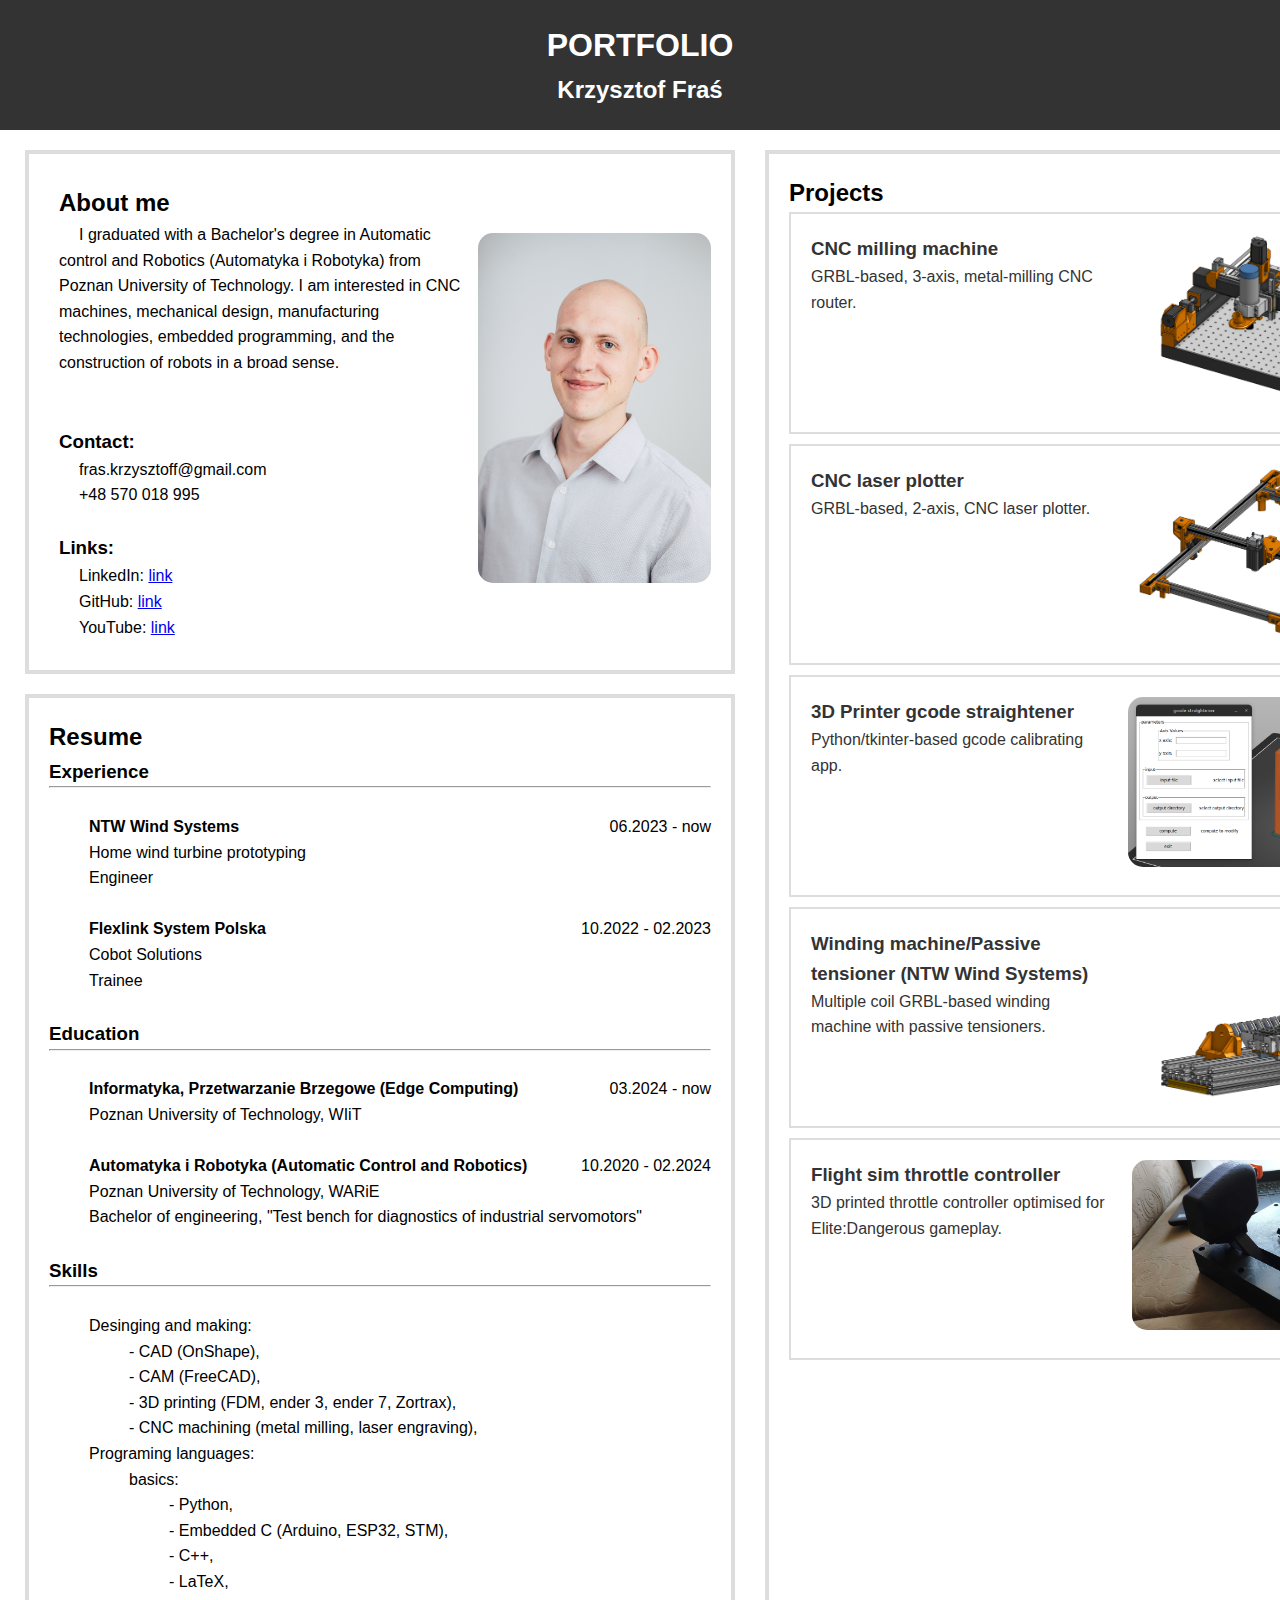
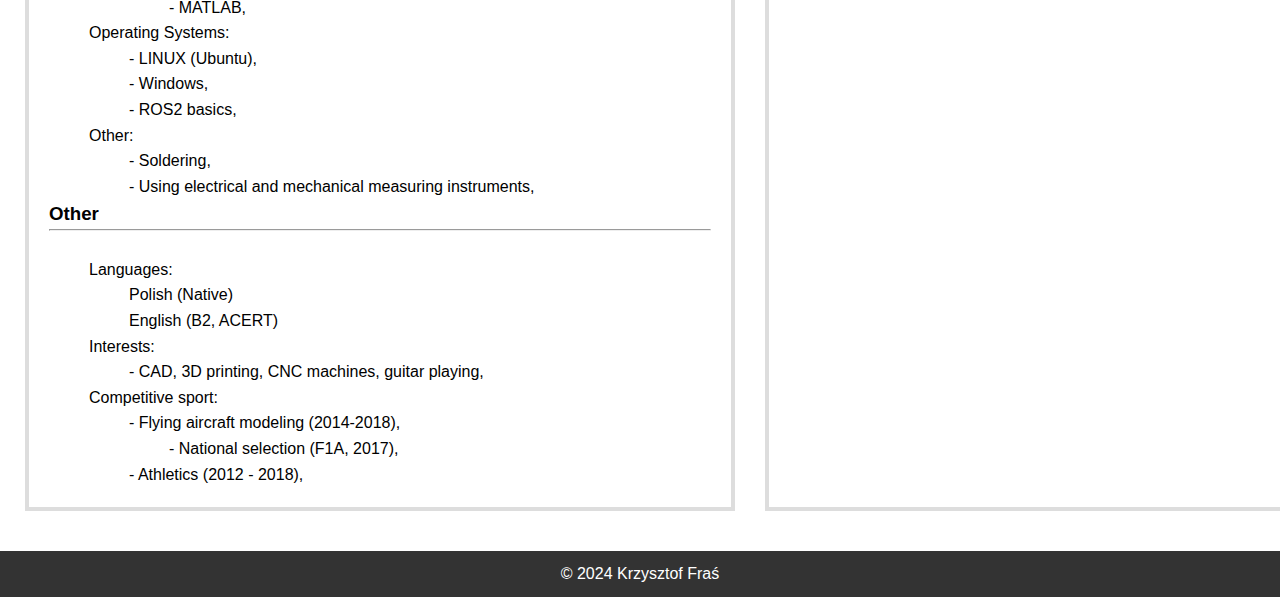
==== index.html @ 1d76dbb3 "v2" ====
<!DOCTYPE html>
<html lang="pl">
<head>
  <meta charset="UTF-8">
  <meta name="viewport" content="width=device-width, initial-scale=1.0">
  <title>Krzysztof Fraś</title>
  <link rel="stylesheet" href="style.css">
  <style>
  .data {
    display: flex;
    justify-content: space-between;
  }
</style>
</head>
<body>
  <header>
    <h1>PORTFOLIO</h1>
    <h2>Krzysztof Fraś</h2>
  </header>

  <main>
<section id="aboutme">
        
    <div class="content-wrapper">
        <div class="text">
        <h2>About me</h2>
<p style="text-indent: 20px;">I graduated with a Bachelor's degree in Automatic control and Robotics (Automatyka i Robotyka) from Poznan University of Technology. I am interested in CNC machines, mechanical design, manufacturing technologies, embedded programming, and the construction of robots in a broad sense.</p>
<br>
<br>

<h3>Contact:</h3>
<p style="text-indent: 20px;">fras.krzysztoff@gmail.com</p>
<p style="text-indent: 20px;">+48 570 018 995</p>
<br>
<h3>Links:</h3>
             <p style="text-indent: 20px;">LinkedIn: <a href="https://www.linkedin.com/in/krzysztof-fra%C5%9B-57a12228b/">link</a></p>
             <p style="text-indent: 20px;">GitHub:   <a href="https://github.com/fraskrzysztof">link</a></p>
             <p style="text-indent: 20px;">YouTube:  <a href="https://www.youtube.com/channel/UC1s8M5AmOa7BIEvvKKn_XvQ">link</a></p>
        </div>
        <div class="image2">
            <img src="pics/1.jpg" alt="Opis obrazu">
        </div>
    </div>
</section>
    <section id="cv">
      <h2>Resume</h2>

	      <h3>Experience</h3>
	      <hr>
	      <br>
	      <div class="data">
  <span><p style="text-indent: 40px;"><strong>NTW Wind Systems</strong></p></span>
  <span>06.2023 - now</span>
</div>
      		   <p style="text-indent: 40px;">Home wind turbine prototyping</p>
		   <p style="text-indent: 40px;">Engineer</p>
		   <br>
		   	      <div class="data">
  <span><p style="text-indent: 40px;"><strong>Flexlink System Polska</strong></p></span>
  <span>10.2022 - 02.2023</span>
</div>
      		   <p style="text-indent: 40px;">Cobot Solutions</p>
		   <p style="text-indent: 40px;">Trainee</p>
		   <br>
      
      <h3>Education</h3>
      <hr>
      <br>
      
      		   	      <div class="data">
  <span><p style="text-indent: 40px;"><strong>Informatyka, Przetwarzanie Brzegowe (Edge Computing)</strong></p></span>
  <span>03.2024 - now</span>
</div>
      		   <p style="text-indent: 40px;">Poznan University of Technology, WIiT</p>
		  
		   <br>
		   	      <div class="data">
  <span><p style="text-indent: 40px;"><strong>Automatyka i Robotyka (Automatic Control and Robotics)</strong></p></span>
  <span>10.2020 - 02.2024</span>
</div>
      		   <p style="text-indent: 40px;">Poznan University of Technology, WARiE</p>
		   <p style="text-indent: 40px;">Bachelor of engineering, "Test bench for diagnostics of industrial servomotors"</p>
		   <br>
      
      <h3>Skills</h3>
      <hr>
      <br>
      <p style="text-indent: 40px;">Desinging and making:</p>
      <p style="text-indent: 80px;">- CAD (OnShape),</p>
      <p style="text-indent: 80px;">- CAM (FreeCAD),</p>
      <p style="text-indent: 80px;">- 3D printing (FDM, ender 3, ender 7, Zortrax),</p>
      <p style="text-indent: 80px;">- CNC machining (metal milling, laser engraving),</p>
      <p style="text-indent: 40px;">Programing languages:</p>
      <p style="text-indent: 80px;">basics:</p>
      <p style="text-indent: 120px;">- Python,</p>
      <p style="text-indent: 120px;">- Embedded C (Arduino, ESP32, STM),</p>
      <p style="text-indent: 120px;">- C++,</p>
      <p style="text-indent: 120px;">- LaTeX,</p>
      <p style="text-indent: 120px;">- MATLAB,</p>
      <p style="text-indent: 40px;">Operating Systems:</p>
      <p style="text-indent: 80px;">- LINUX (Ubuntu),</p>
      <p style="text-indent: 80px;">- Windows,</p>
      <p style="text-indent: 80px;">- ROS2 basics,</p>
      <p style="text-indent: 40px;">Other:</p>
      <p style="text-indent: 80px;">- Soldering,</p>
      <p style="text-indent: 80px;">- Using electrical and mechanical measuring instruments,</p>
      <h3>Other</h3>
      <hr>
      <br>    
      <p style="text-indent: 40px;">Languages:</p>
      <p style="text-indent: 80px;">Polish (Native)</p>
      <p style="text-indent: 80px;">English (B2, ACERT)</p>
      <p style="text-indent: 40px;">Interests:</p>
      <p style="text-indent: 80px;">- CAD, 3D printing, CNC machines, guitar playing,</p>
      <p style="text-indent: 40px;">Competitive sport:</p>
      <p style="text-indent: 80px;">- Flying aircraft modeling (2014-2018),</p>
      <p style="text-indent: 120px;">- National selection (F1A, 2017),</p>
      <p style="text-indent: 80px;">- Athletics (2012 - 2018),</p>
    </section>

    <section id="projekty">
      <h2>Projects</h2>
      <ul>
        <li>
          <a href="cnc_router.html">

             <div class="content-wrapper">
            <div class="text">
                        <h3>CNC milling machine</h3>
                GRBL-based, 3-axis, metal-milling CNC router.
            </div>
            <div class="image">
                <img src="pics/router.png" alt="Opis obrazu projektu">
            </div>
        </div>
        </a>
        </li>
        <li>
          <a href="cnc_laser.html">

<div class="content-wrapper">
            <div class="text">
                        <h3>CNC laser plotter</h3>
                GRBL-based, 2-axis, CNC laser plotter.
            </div>
            <div class="image">
                <img src="pics/laser.png" alt="Opis obrazu projektu">
            </div>
        </div>
          </a>
        </li>
                <li>
          <a href="gcode.html">

<div class="content-wrapper">
            <div class="text">
                        <h3>3D Printer gcode straightener</h3>
               Python/tkinter-based gcode calibrating app.
            </div>
            <div class="image">
                <img src="pics/app2.png" alt="Opis obrazu projektu">
            </div>
        </div>
          </a>
        </li>

        <li>
          <a href="winding.html">

<div class="content-wrapper">
            <div class="text">
                        <h3>Winding machine/Passive tensioner (NTW Wind Systems)</h3>
                        Multiple coil GRBL-based winding machine with passive tensioners.
            </div>
            <div class="image">
                <img src="pics/winding/icon2.png" alt="Opis obrazu projektu">
            </div>
        </div>
          </a>
        </li>
        
           <li>
          <a href="throttle.html">

<div class="content-wrapper">
            <div class="text">
                        <h3>Flight sim throttle controller</h3>
                        3D printed throttle controller optimised for Elite:Dangerous gameplay.
            </div>
            <div class="image">
                <img src="pics/throttle/1.jpg" alt="Opis obrazu projektu">
            </div>
        </div>
          </a>
        </li>
        
        </ul>
    </section>
  </main>

  <footer>
    <p>&copy; 2024 Krzysztof Fraś</p>
  </footer>
</body>
</html>
---- style.css ----
/* Resetowanie podstawowych stylów */
* {
    margin: 0;
    padding: 0;
    box-sizing: border-box;
}

body {
    font-family: Arial, sans-serif;
    line-height: 1.6;
}

header {
    background-color: #333;
    color: #fff;
    padding: 20px 0;
    text-align: center;
}

main {
    display: grid;
    grid-template-columns: 1fr 1fr;
    grid-template-rows: auto 1fr; /* Wysokość wierszy dostosowuje się do zawartości */
    grid-template-areas: 
        "aboutme projekty"
        "cv projekty";
    gap: 20px;
    padding: 20px;
    max-width: 1500px;
    min-width: 1500px;
    margin: auto;
}

section {
    padding: 10px;
    
   
    
}

.content-wrapper {
    display: flex;
    align-items: flex-start; /* Centruje elementy wertykalnie */
    justify-content: space-between; /* Rozdziela tekst i obraz */
}

.text, .image {
    flex: 1; /* Daje tekstowi i obrazowi równą szerokość */
    padding: 10px; /* Dodaje odstęp między tekstem a obrazem */
}

.image img {
flex: 0 0 50%;
    width: 100%; /* Sprawia, że obraz skaluje się do dostępnej szerokości */
    width: auto; /* Maksymalna szerokość obrazu */
    max-height: 170px; /* Zachowuje proporcje obrazu */
    border-radius: 15px;
}

#aboutme {
  grid-area: aboutme;
  border: 4px solid #ddd;
  padding: 20px;
  margin-left: 5px;
  margin-right: 5px;
}


#cv {
  grid-area: cv;
  border: 4px solid #ddd;
  padding: 20px;
  margin-right: 5px;
  margin-left: 5px;

}


#projekty {
  grid-area: projekty;
  border: 4px solid #ddd;
  padding: 20px;
  margin-left: 5px;
    grid-row: 1 / span 2;
}



#projekty ul {
  list-style: none;
  padding: 0;
}

#projekty li {
  margin-bottom: 10px;
  padding: 10px;
  border: 2px solid #ddd;
}

#projekty h3 {
  margin-top: 0;
}

#projekty a {
  text-decoration: none;
  color: #333;
}

#projekty a:hover {
  color: #000;
}

#aboutme .content-wrapper {
  display: grid;
  grid-template-columns: 5fr 2fr;
    grid-template-rows: 1fr auto;
  align-items: center;
}

#aboutme .image2 img {
 grid-column: 2;
  /*margin-right: auto; /* Wyrównuje obrazek do prawej strony */
  width: auto; /* Pozwala obrazkowi zachować swoją naturalną szerokość */
  height: 350px; /* Zachowuje proporcje obrazka */
  border-radius: 15px;
 
}

#aboutme .text {
  grid-column: 1;
}

footer {
    background-color: #333;
    color: #fff;
    text-align: center;
    padding: 10px;
    margin-top: 20px;
}

.container {
    max-width: 500px; /* Maksymalna szerokość całego kontenera */
    margin: auto; /* Wyśrodkowuje kontener na stronie */
}
@media (max-width: 768px) {
    main {
        grid-template-columns: 1fr;
    }
}
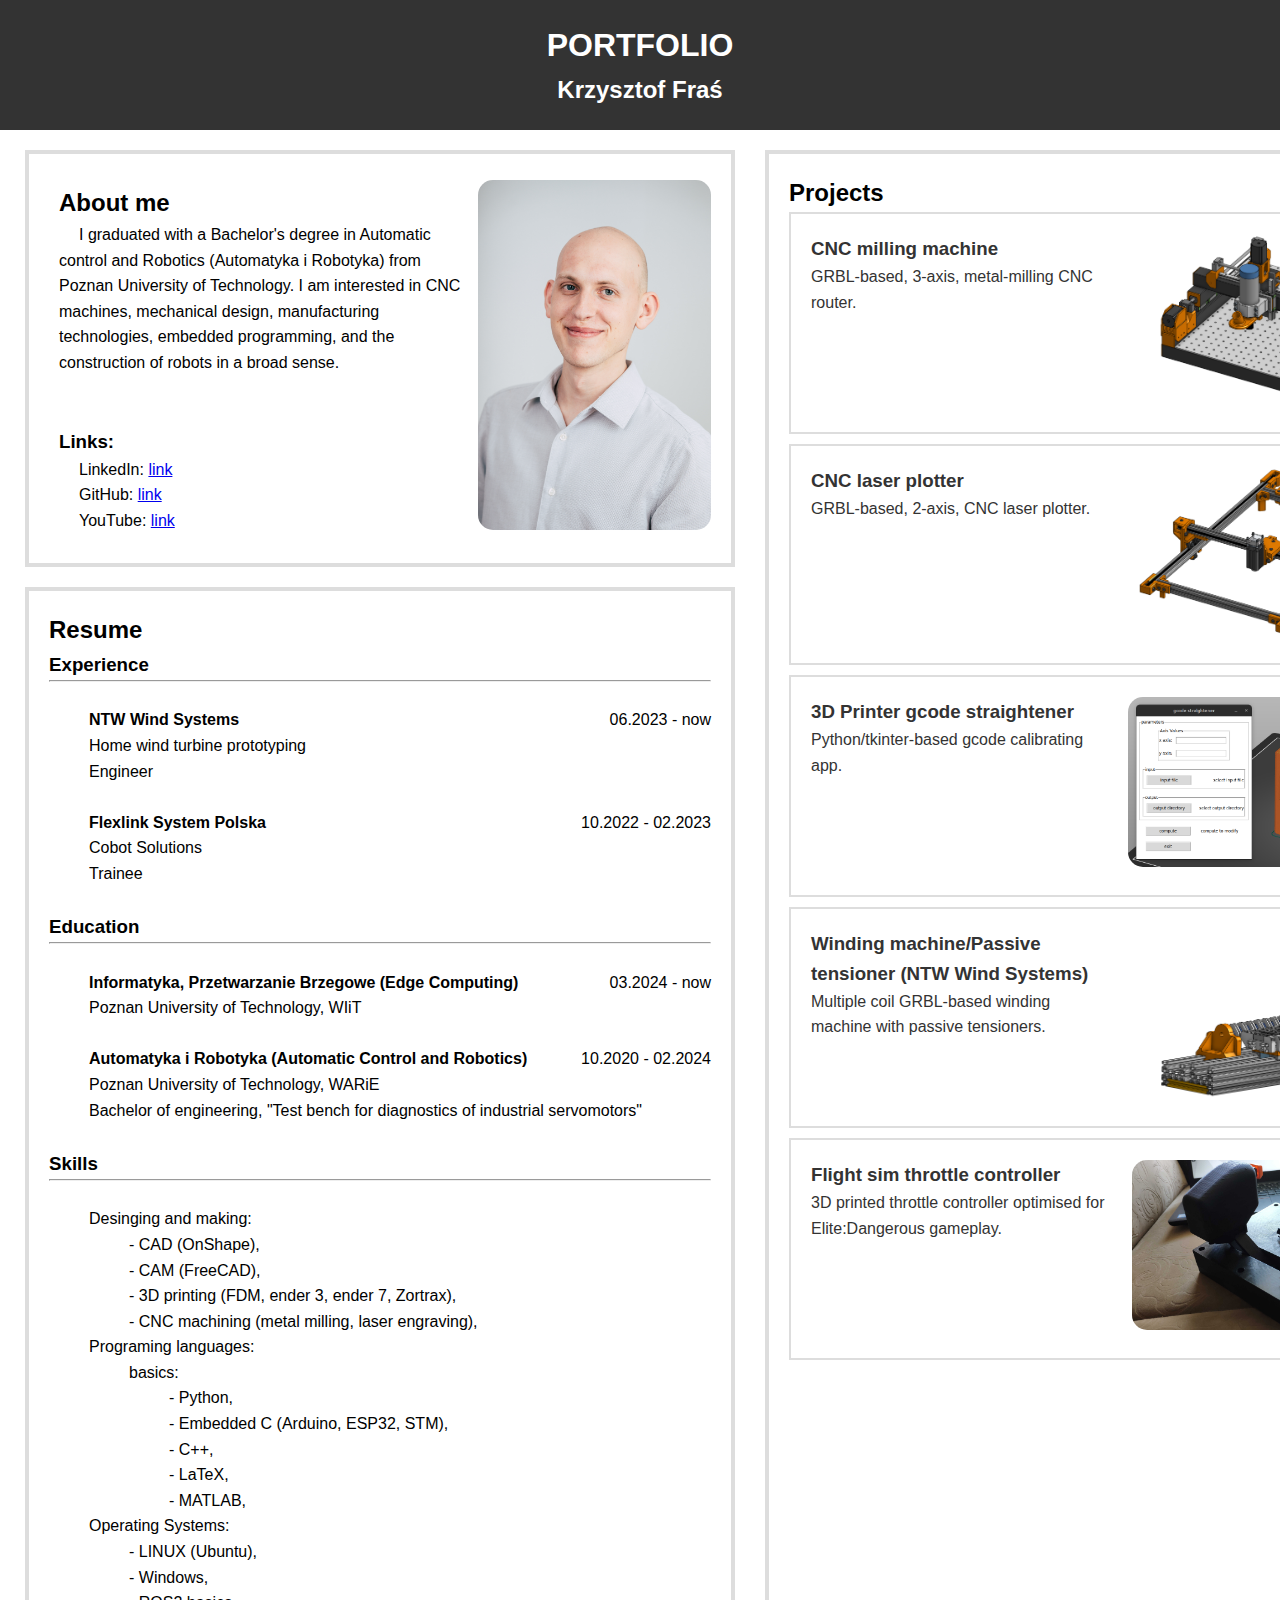
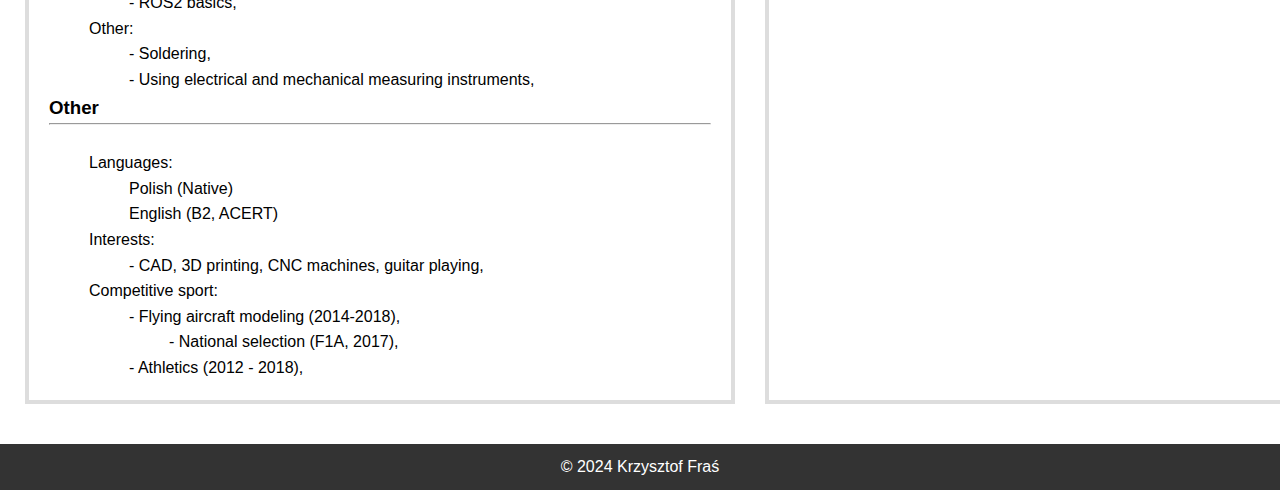
==== commit c68e5b0a: "changes" ====
--- a/index.html
+++ b/index.html
@@ -28,10 +28,6 @@
 <br>
 <br>
 
-<h3>Contact:</h3>
-<p style="text-indent: 20px;">fras.krzysztoff@gmail.com</p>
-<p style="text-indent: 20px;">+48 570 018 995</p>
-<br>
 <h3>Links:</h3>
              <p style="text-indent: 20px;">LinkedIn: <a href="https://www.linkedin.com/in/krzysztof-fra%C5%9B-57a12228b/">link</a></p>
              <p style="text-indent: 20px;">GitHub:   <a href="https://github.com/fraskrzysztof">link</a></p>
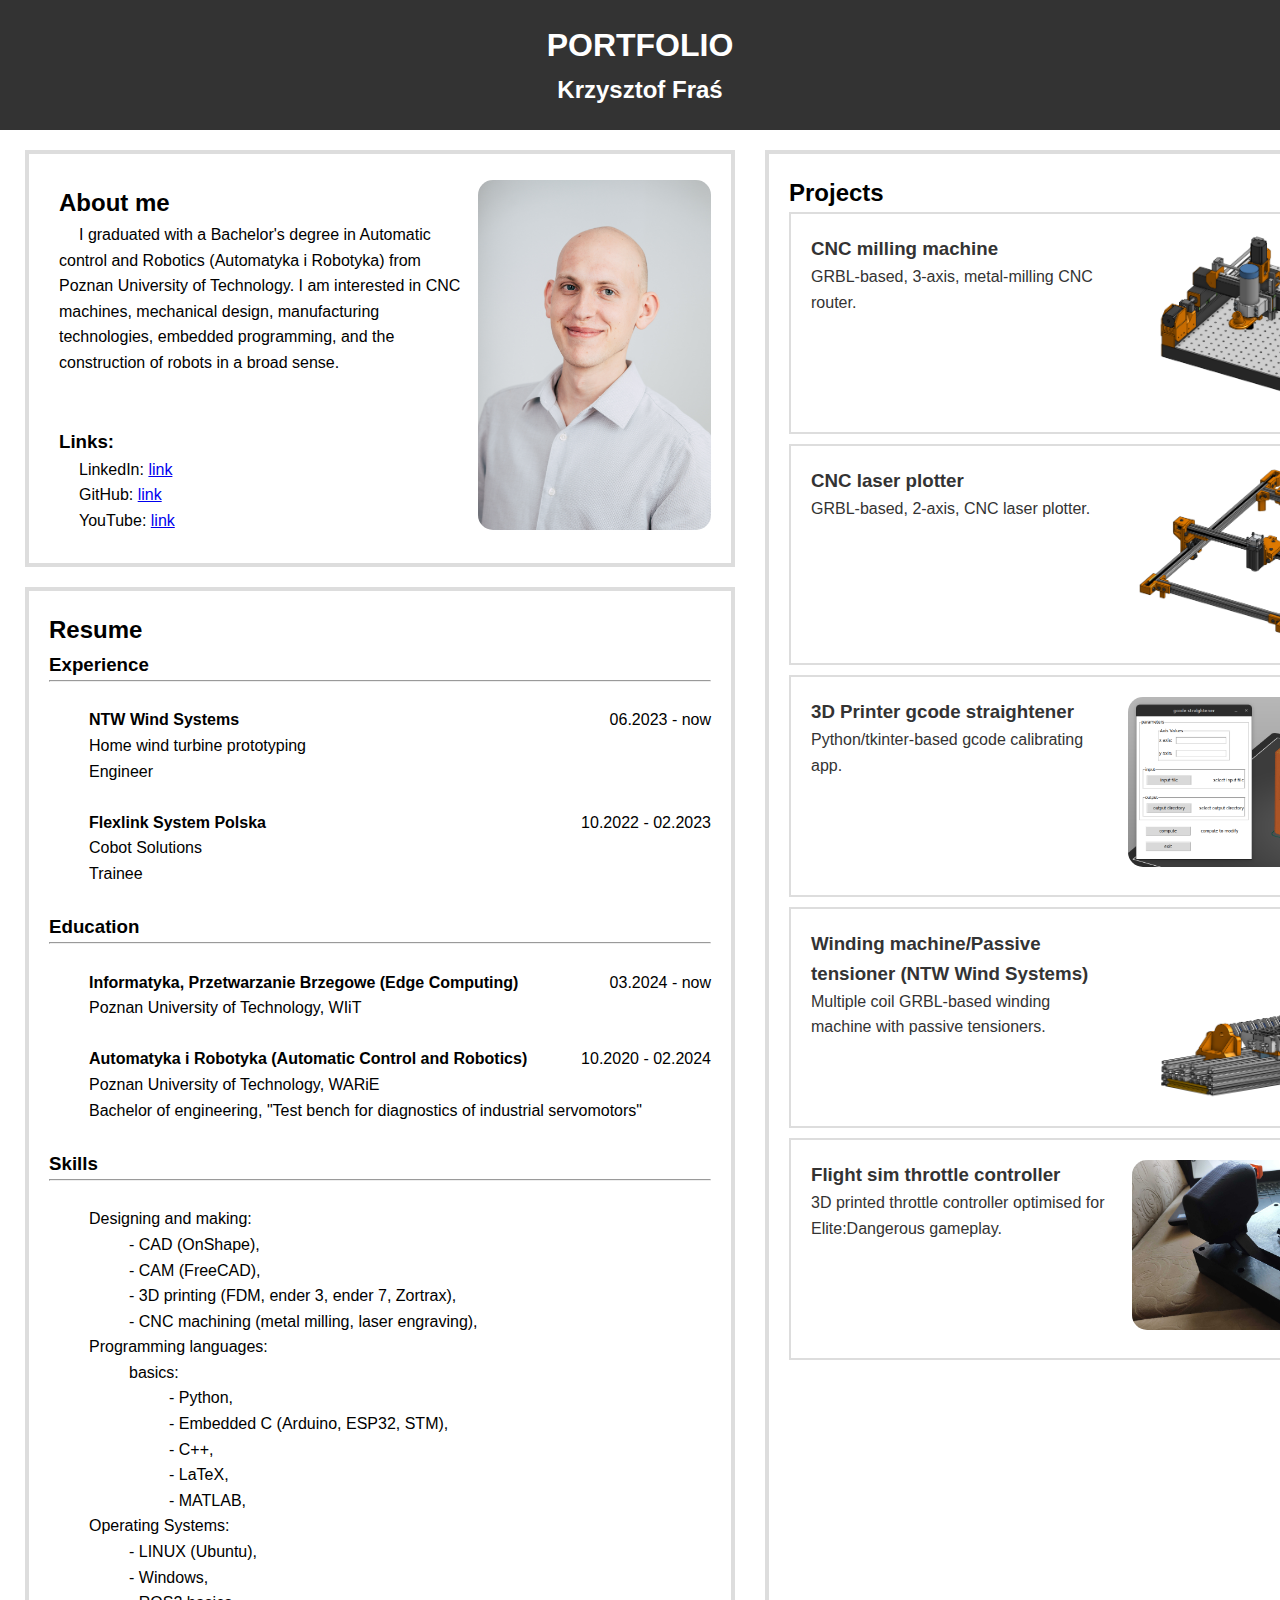
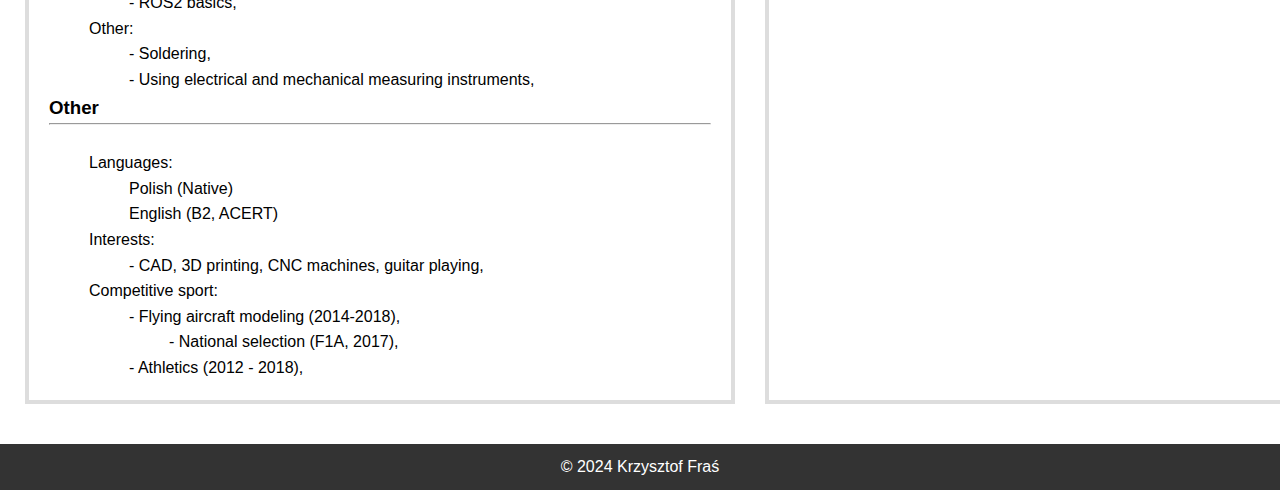
==== commit 74193b2a: "v4" ====
--- a/index.html
+++ b/index.html
@@ -81,12 +81,12 @@
       <h3>Skills</h3>
       <hr>
       <br>
-      <p style="text-indent: 40px;">Desinging and making:</p>
+      <p style="text-indent: 40px;">Designing and making:</p>
       <p style="text-indent: 80px;">- CAD (OnShape),</p>
       <p style="text-indent: 80px;">- CAM (FreeCAD),</p>
       <p style="text-indent: 80px;">- 3D printing (FDM, ender 3, ender 7, Zortrax),</p>
       <p style="text-indent: 80px;">- CNC machining (metal milling, laser engraving),</p>
-      <p style="text-indent: 40px;">Programing languages:</p>
+      <p style="text-indent: 40px;">Programming languages:</p>
       <p style="text-indent: 80px;">basics:</p>
       <p style="text-indent: 120px;">- Python,</p>
       <p style="text-indent: 120px;">- Embedded C (Arduino, ESP32, STM),</p>
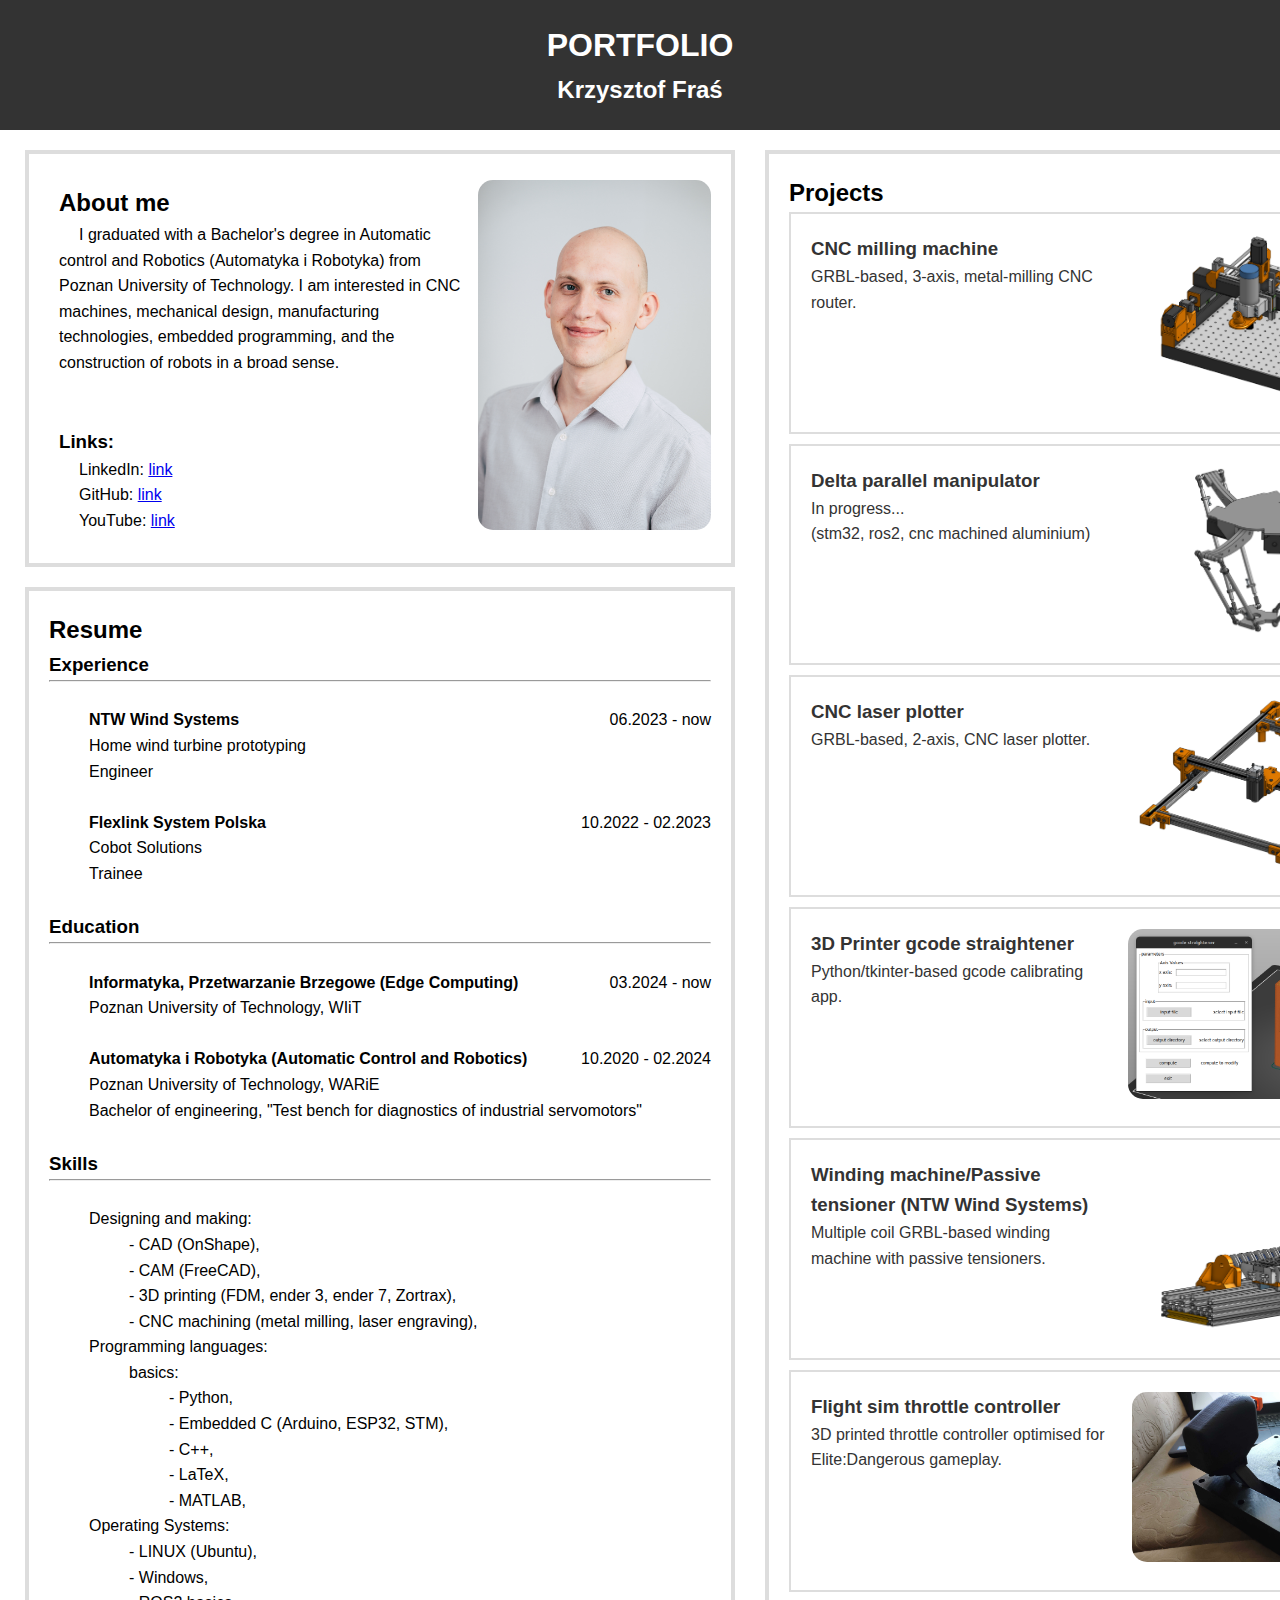
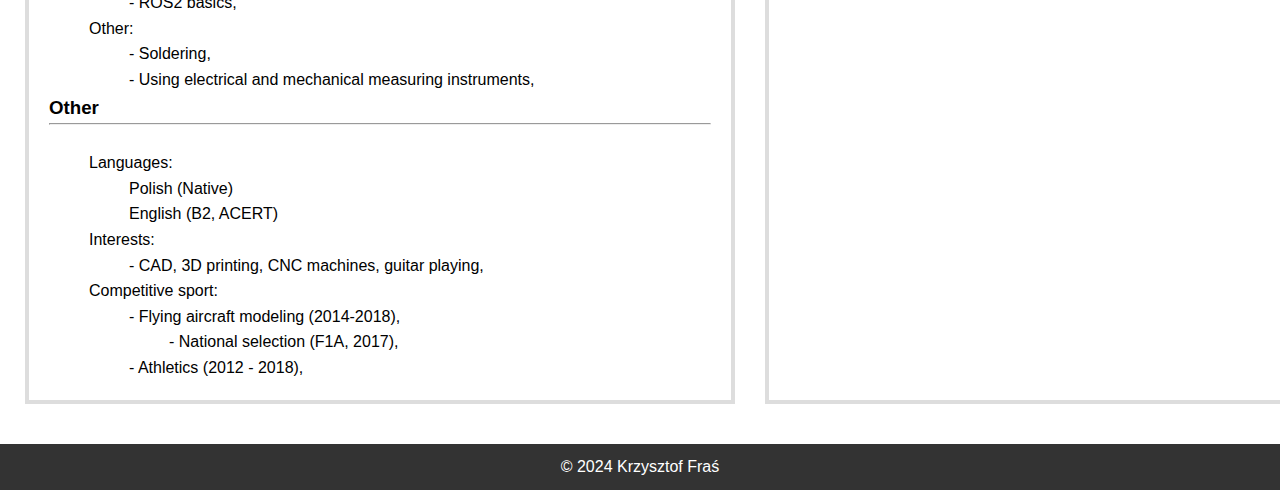
==== commit c062a2dd: "v5" ====
--- a/index.html
+++ b/index.html
@@ -131,6 +131,24 @@
         </div>
         </a>
         </li>
+
+        <li>
+          <a href="delta.html">
+
+<div class="content-wrapper">
+            <div class="text">
+                        <h3>Delta parallel manipulator</h3>
+                In progress...
+                <br>
+                (stm32, ros2, cnc machined aluminium)
+            </div>
+            <div class="image">
+                <img src="pics/delta/1-2.png" alt="Opis obrazu projektu">
+            </div>
+        </div>
+          </a>
+        </li>
+
         <li>
           <a href="cnc_laser.html">
 
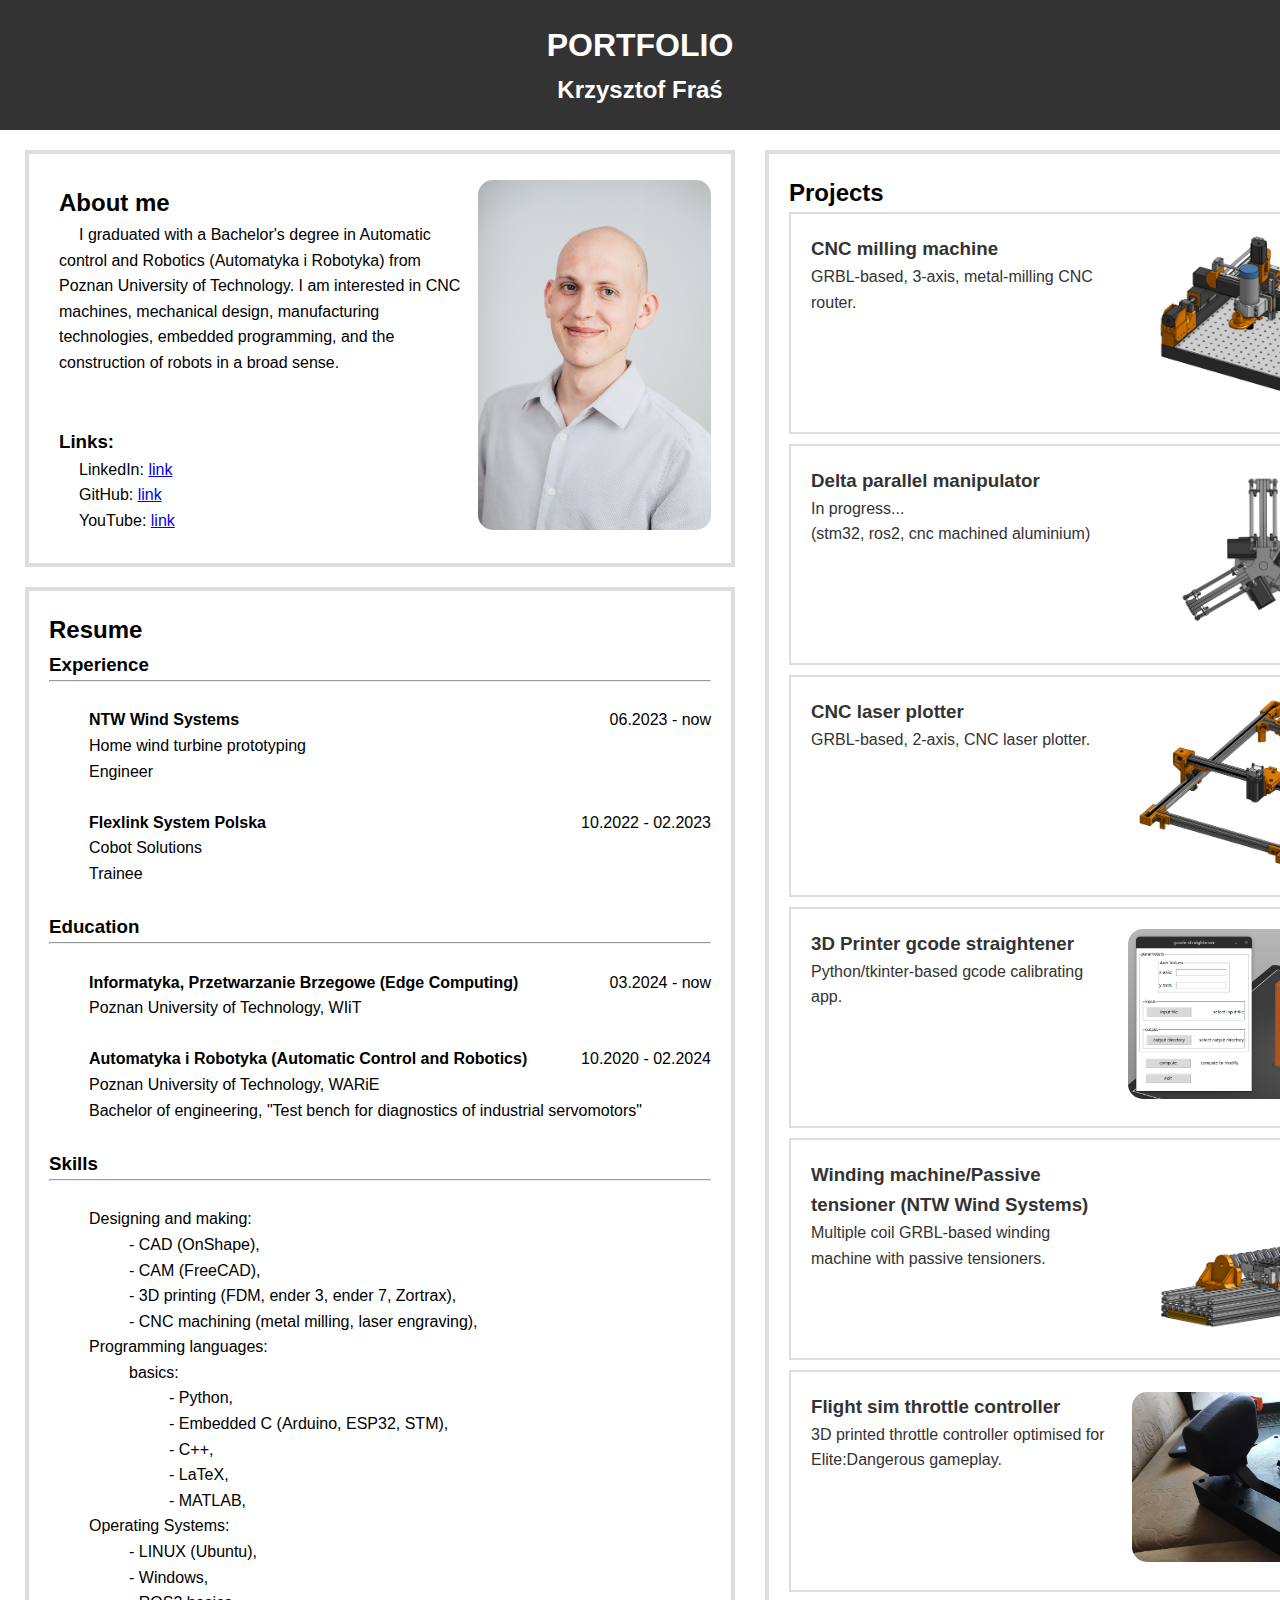
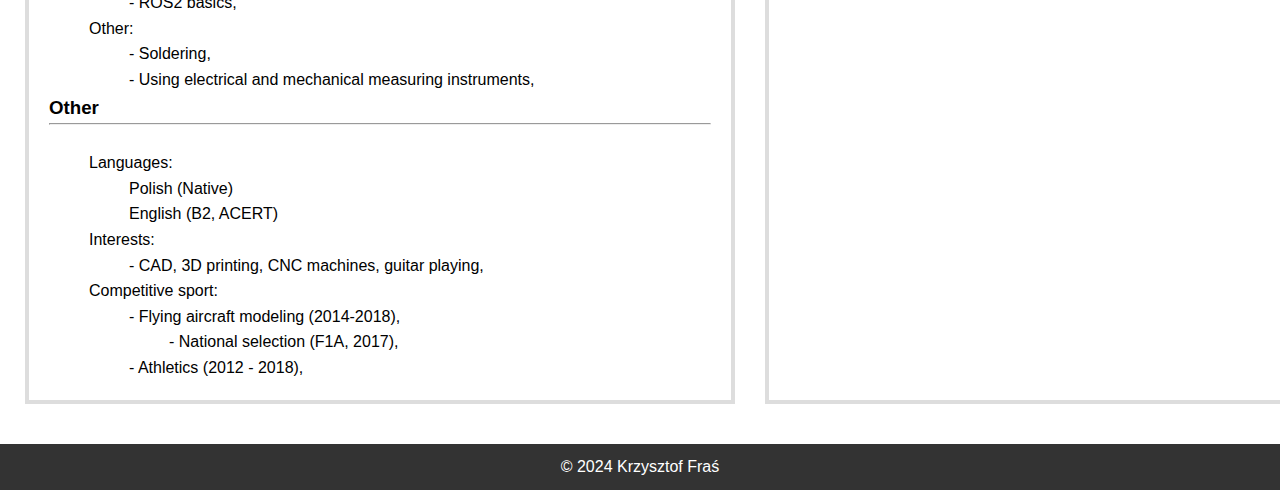
==== commit f628bdb8: "delta_update" ====
--- a/index.html
+++ b/index.html
@@ -143,7 +143,7 @@
                 (stm32, ros2, cnc machined aluminium)
             </div>
             <div class="image">
-                <img src="pics/delta/1-2.png" alt="Opis obrazu projektu">
+                <img src="pics/delta/1-3.png" alt="Opis obrazu projektu">
             </div>
         </div>
           </a>
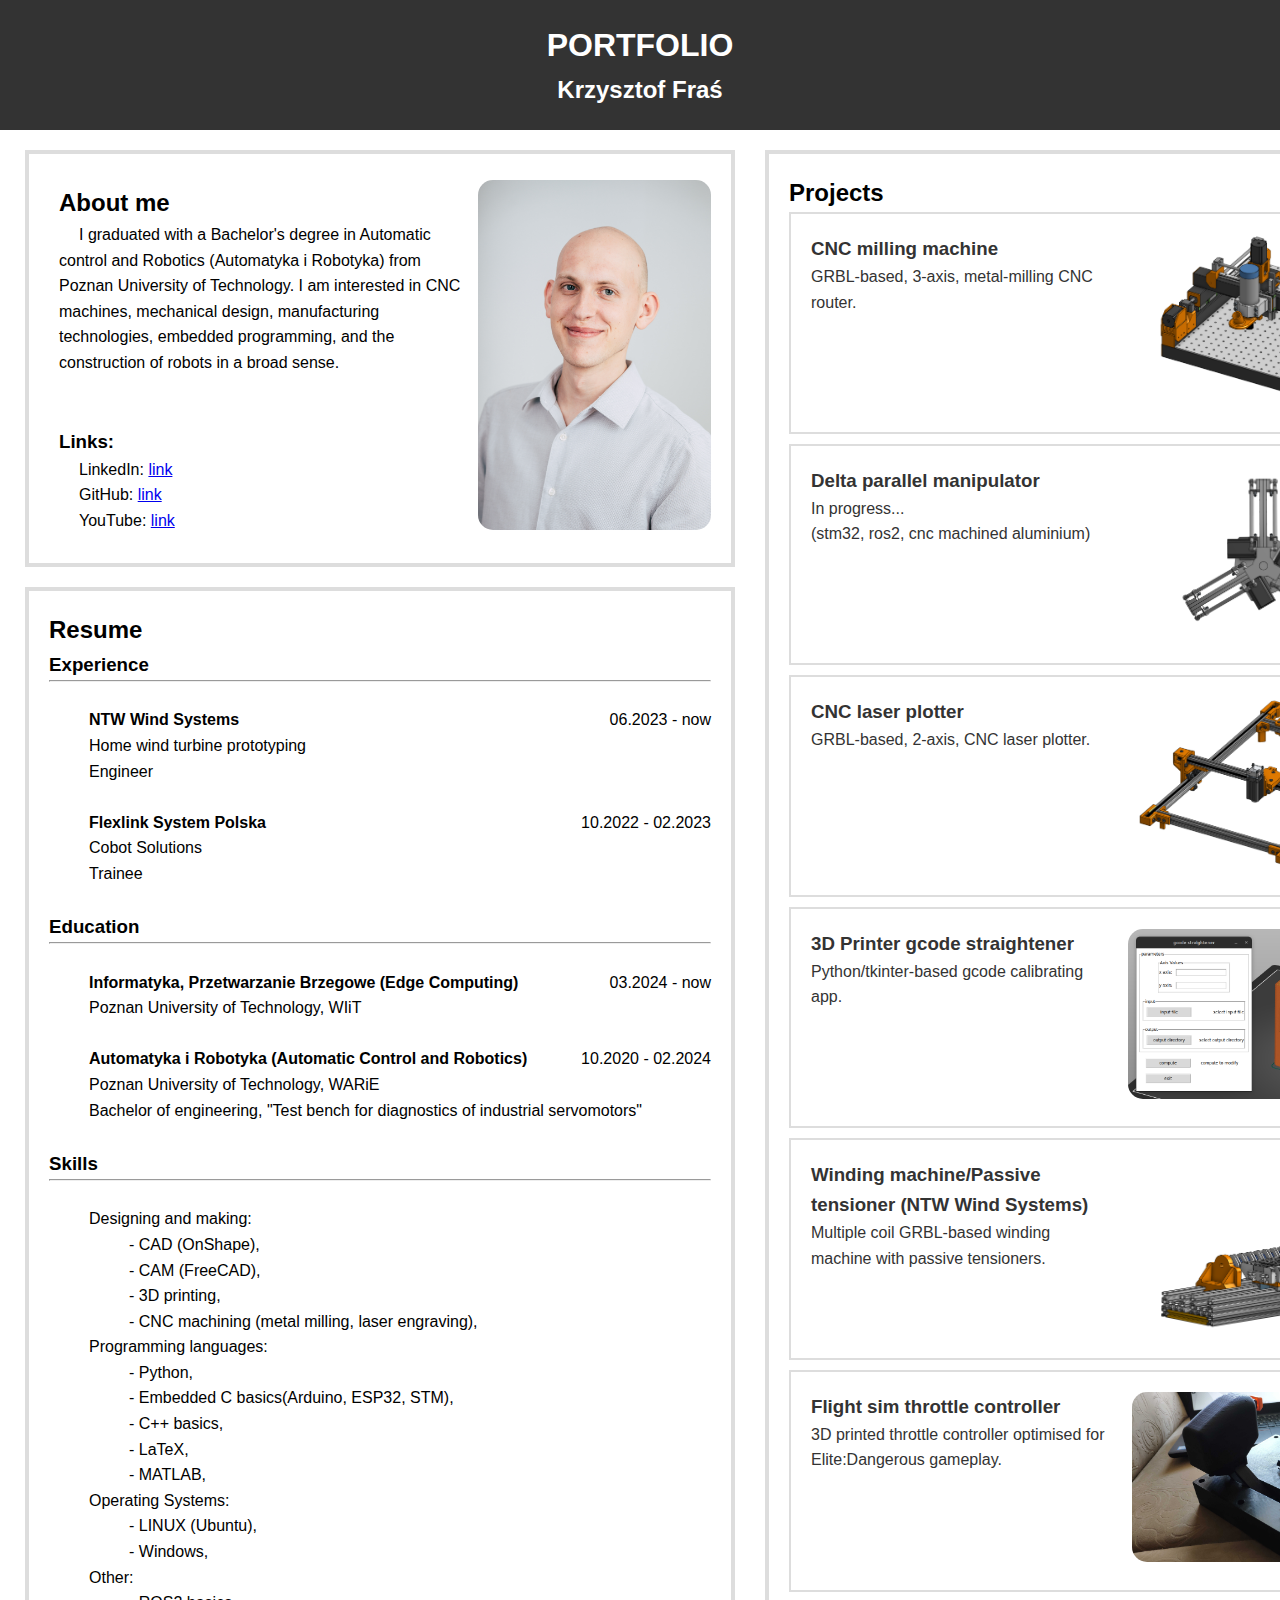
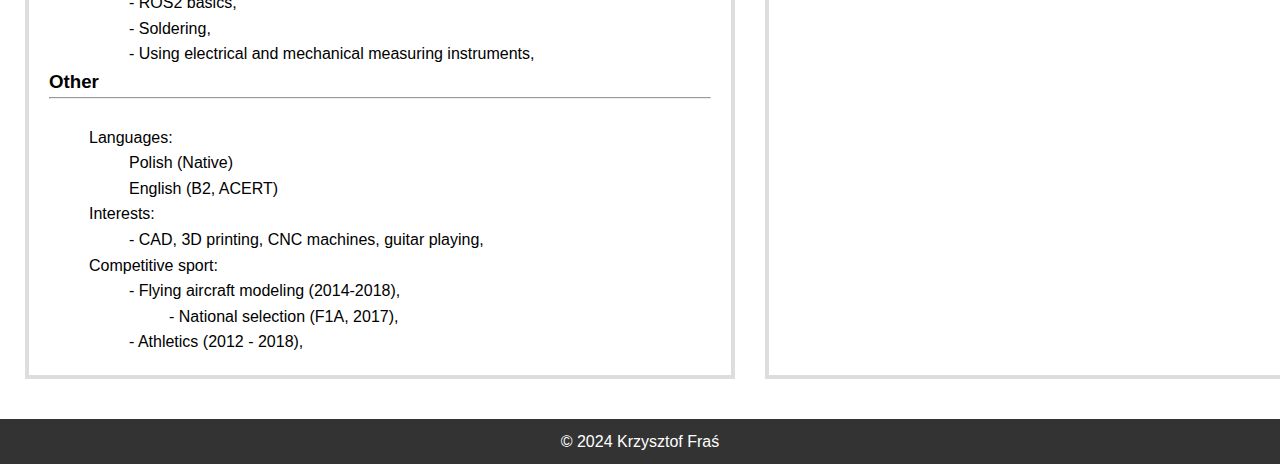
==== commit f8341595: "asd" ====
--- a/index.html
+++ b/index.html
@@ -84,20 +84,22 @@
       <p style="text-indent: 40px;">Designing and making:</p>
       <p style="text-indent: 80px;">- CAD (OnShape),</p>
       <p style="text-indent: 80px;">- CAM (FreeCAD),</p>
-      <p style="text-indent: 80px;">- 3D printing (FDM, ender 3, ender 7, Zortrax),</p>
+      <p style="text-indent: 80px;">- 3D printing,</p>
       <p style="text-indent: 80px;">- CNC machining (metal milling, laser engraving),</p>
       <p style="text-indent: 40px;">Programming languages:</p>
-      <p style="text-indent: 80px;">basics:</p>
-      <p style="text-indent: 120px;">- Python,</p>
-      <p style="text-indent: 120px;">- Embedded C (Arduino, ESP32, STM),</p>
-      <p style="text-indent: 120px;">- C++,</p>
-      <p style="text-indent: 120px;">- LaTeX,</p>
-      <p style="text-indent: 120px;">- MATLAB,</p>
+      <p style="text-indent: 80px;">- Python,</p>
+
+      
+      <p style="text-indent: 80px;">- Embedded C basics(Arduino, ESP32, STM),</p>
+      <p style="text-indent: 80px;">- C++ basics,</p>
+      <p style="text-indent: 80px;">- LaTeX,</p>
+      <p style="text-indent: 80px;">- MATLAB,</p>
       <p style="text-indent: 40px;">Operating Systems:</p>
       <p style="text-indent: 80px;">- LINUX (Ubuntu),</p>
       <p style="text-indent: 80px;">- Windows,</p>
-      <p style="text-indent: 80px;">- ROS2 basics,</p>
+
       <p style="text-indent: 40px;">Other:</p>
+            <p style="text-indent: 80px;">- ROS2 basics,</p>
       <p style="text-indent: 80px;">- Soldering,</p>
       <p style="text-indent: 80px;">- Using electrical and mechanical measuring instruments,</p>
       <h3>Other</h3>
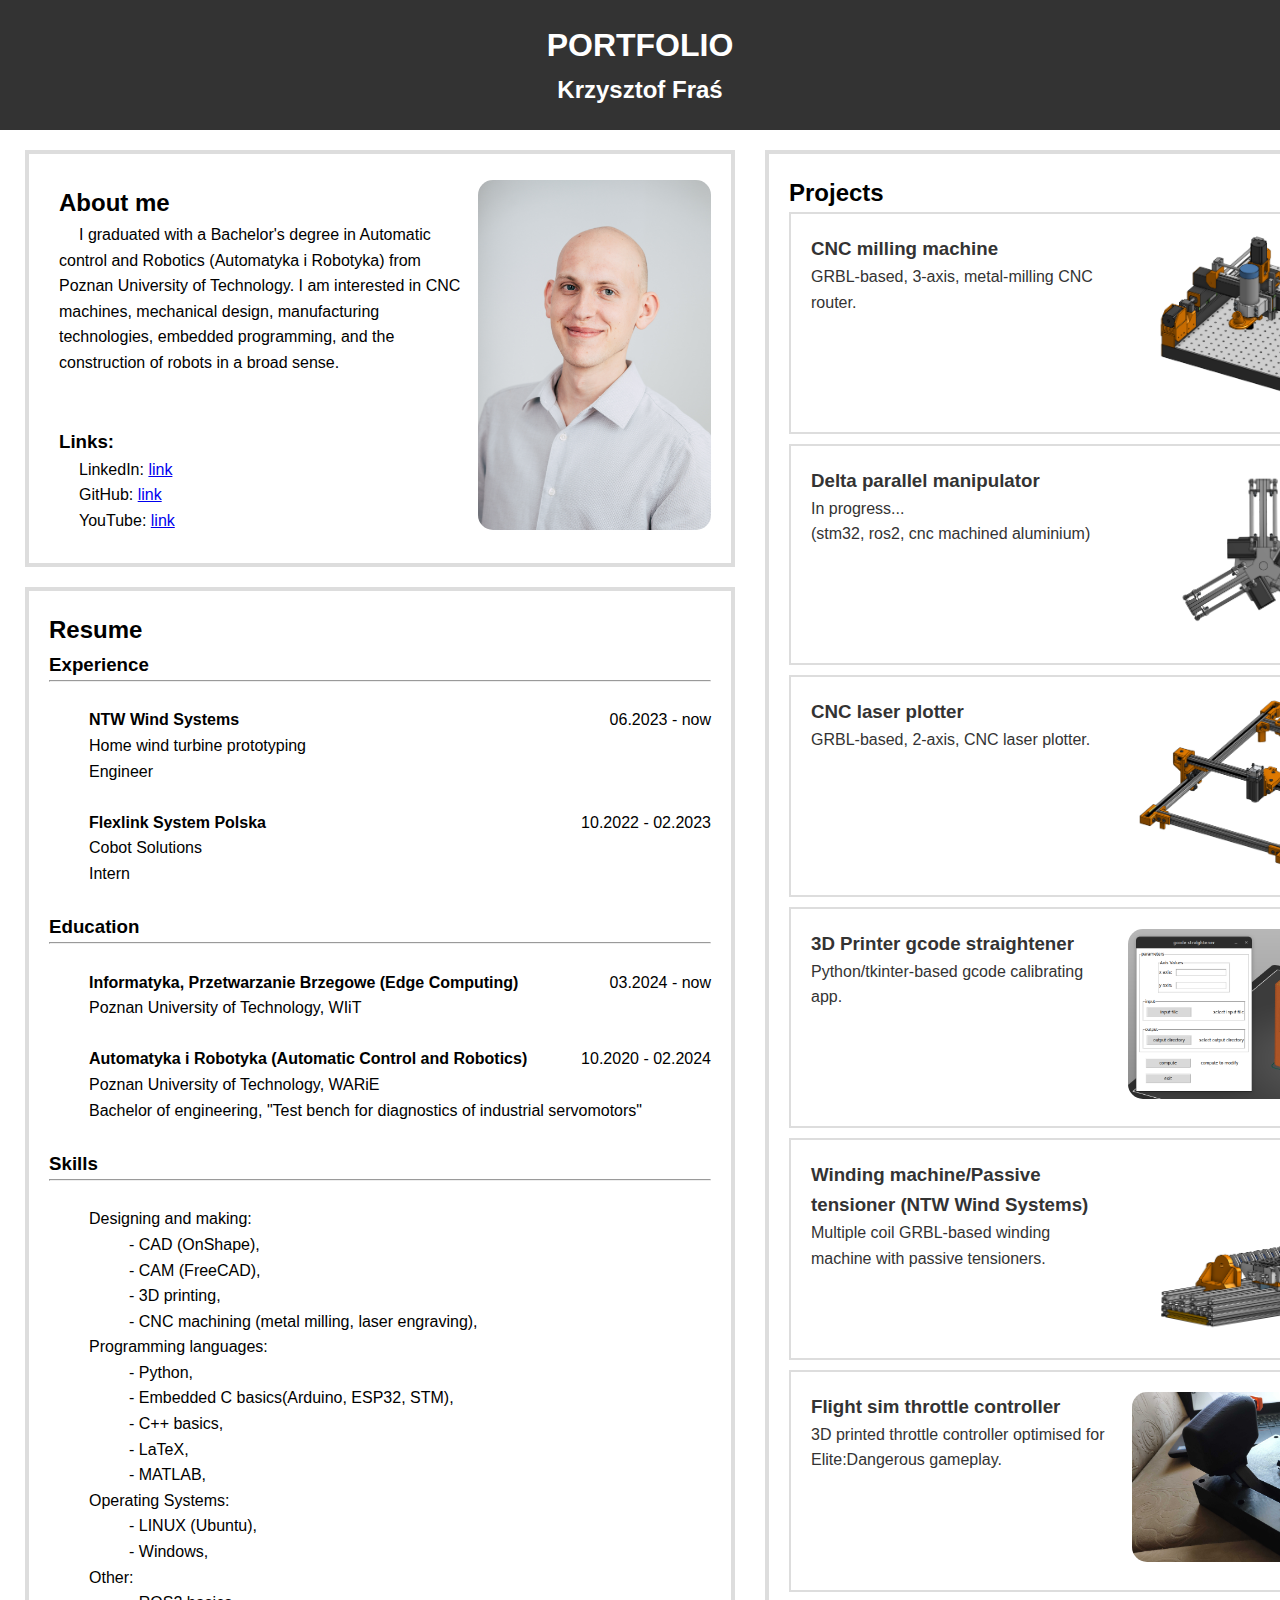
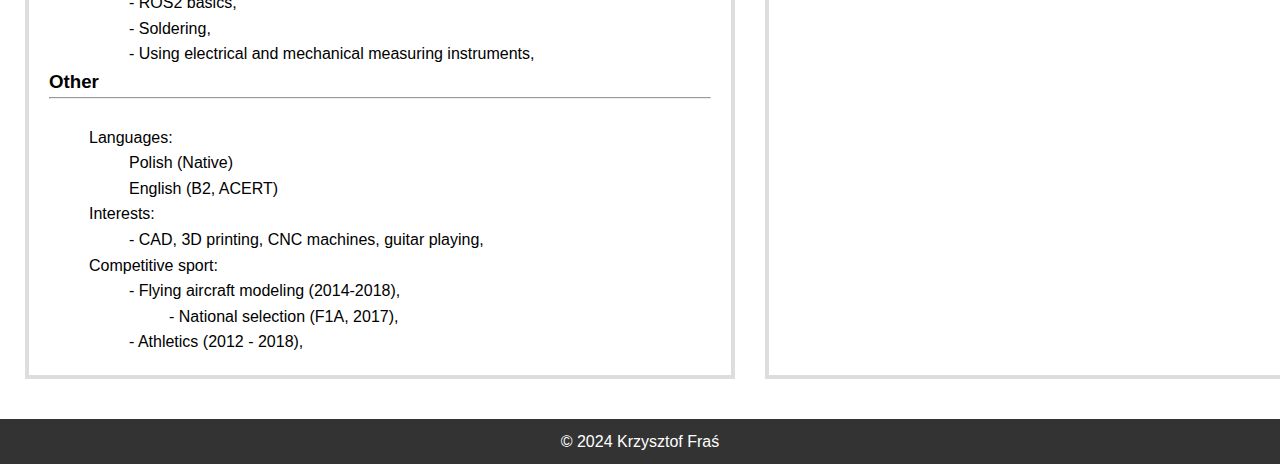
==== commit 8aaaec5c: "1" ====
--- a/index.html
+++ b/index.html
@@ -56,7 +56,7 @@
   <span>10.2022 - 02.2023</span>
 </div>
       		   <p style="text-indent: 40px;">Cobot Solutions</p>
-		   <p style="text-indent: 40px;">Trainee</p>
+		   <p style="text-indent: 40px;">Intern</p>
 		   <br>
       
       <h3>Education</h3>
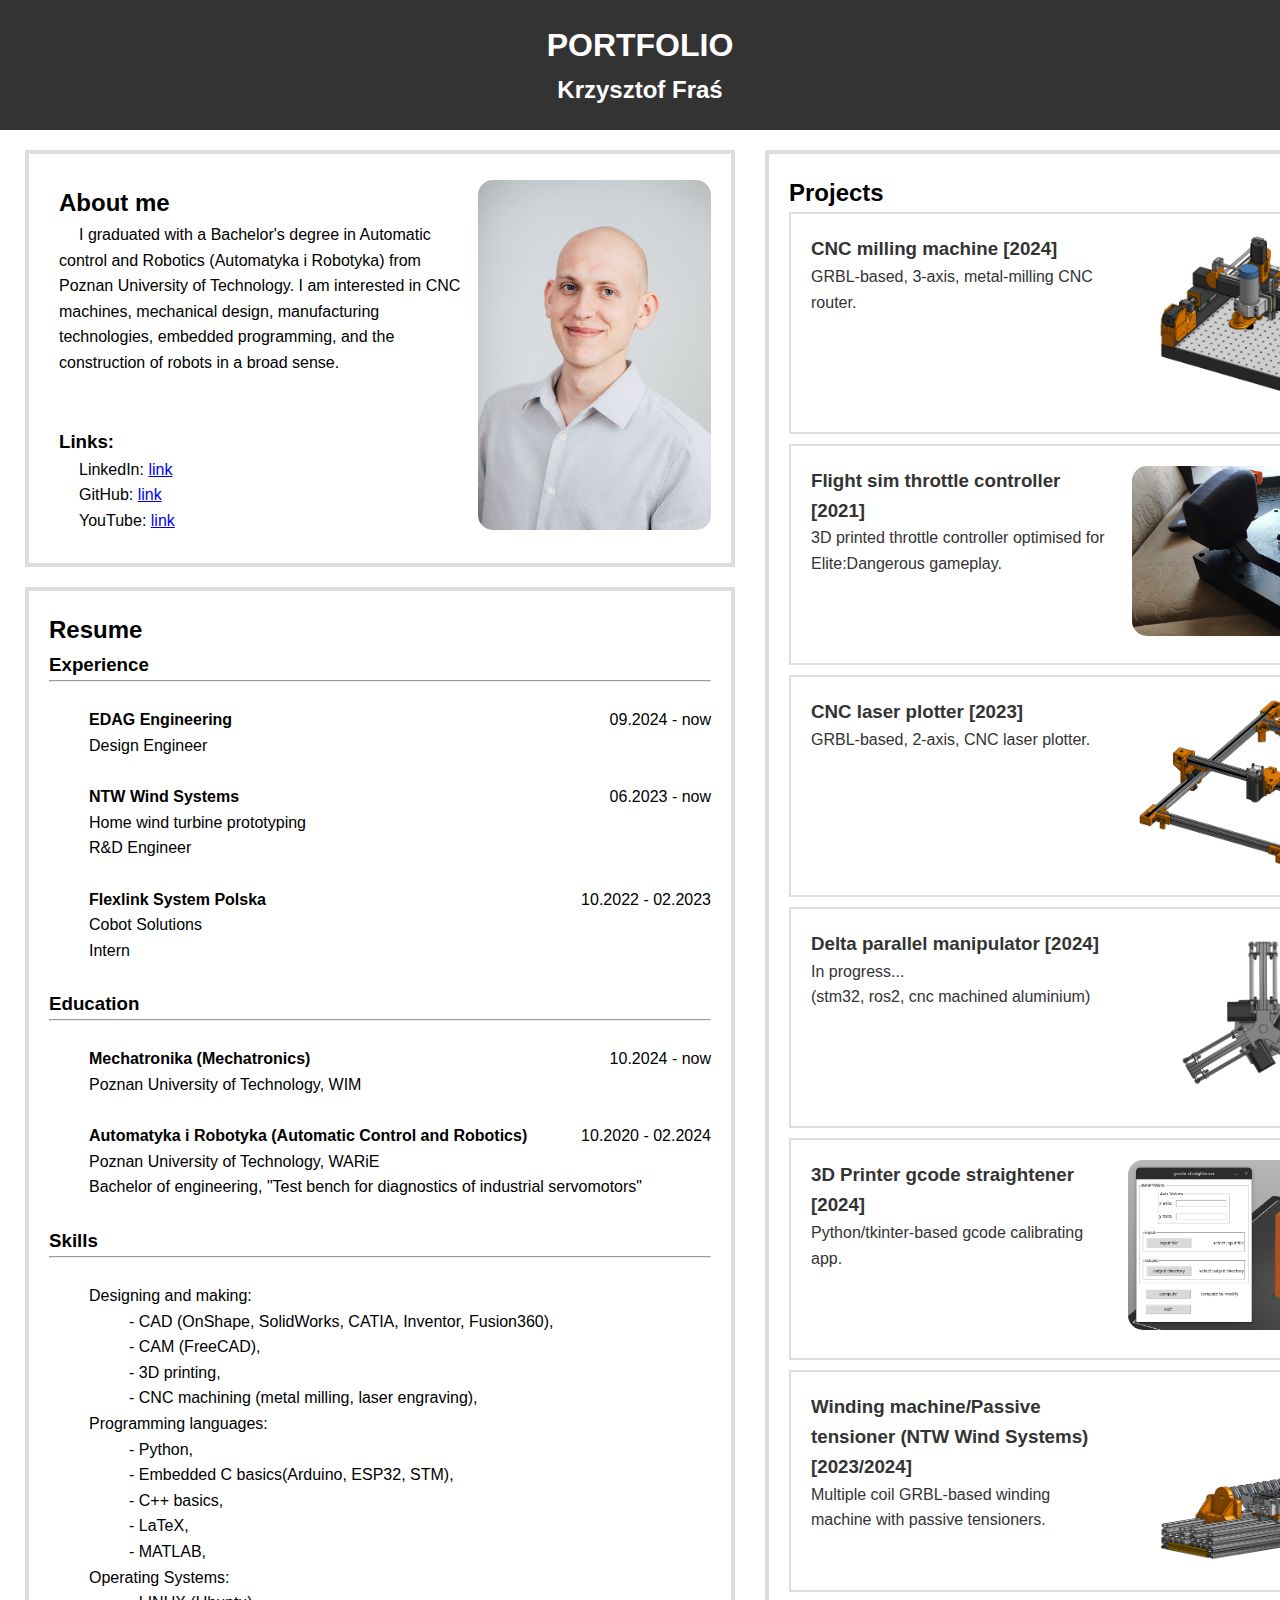
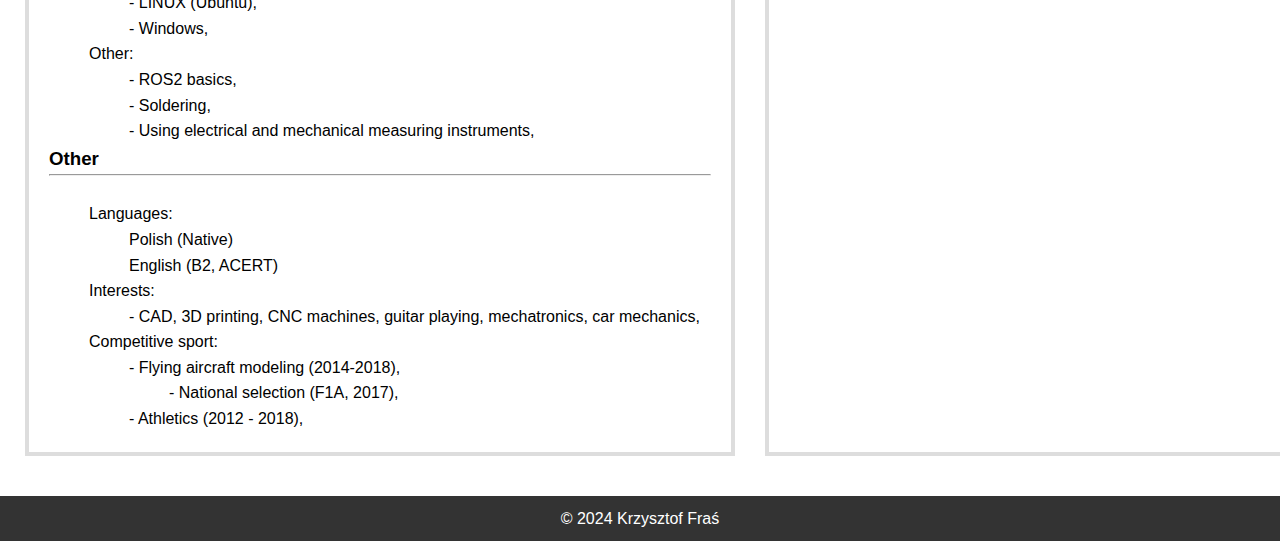
==== commit 5baa4b6c: "2" ====
--- a/index.html
+++ b/index.html
@@ -44,12 +44,19 @@
 	      <h3>Experience</h3>
 	      <hr>
 	      <br>
+	      	      <div class="data">
+  <span><p style="text-indent: 40px;"><strong>EDAG Engineering</strong></p></span>
+  <span>09.2024 - now</span>
+</div>
+      		   <p style="text-indent: 40px;">Design Engineer</p>
+		   
+		   <br>
 	      <div class="data">
   <span><p style="text-indent: 40px;"><strong>NTW Wind Systems</strong></p></span>
   <span>06.2023 - now</span>
 </div>
       		   <p style="text-indent: 40px;">Home wind turbine prototyping</p>
-		   <p style="text-indent: 40px;">Engineer</p>
+		   <p style="text-indent: 40px;">R&D Engineer</p>
 		   <br>
 		   	      <div class="data">
   <span><p style="text-indent: 40px;"><strong>Flexlink System Polska</strong></p></span>
@@ -64,10 +71,10 @@
       <br>
       
       		   	      <div class="data">
-  <span><p style="text-indent: 40px;"><strong>Informatyka, Przetwarzanie Brzegowe (Edge Computing)</strong></p></span>
-  <span>03.2024 - now</span>
-</div>
-      		   <p style="text-indent: 40px;">Poznan University of Technology, WIiT</p>
+  <span><p style="text-indent: 40px;"><strong>Mechatronika (Mechatronics)</strong></p></span>
+  <span>10.2024 - now</span>
+</div>
+      		   <p style="text-indent: 40px;">Poznan University of Technology, WIM</p>
 		  
 		   <br>
 		   	      <div class="data">
@@ -82,7 +89,7 @@
       <hr>
       <br>
       <p style="text-indent: 40px;">Designing and making:</p>
-      <p style="text-indent: 80px;">- CAD (OnShape),</p>
+      <p style="text-indent: 80px;">- CAD (OnShape, SolidWorks, CATIA, Inventor, Fusion360),</p>
       <p style="text-indent: 80px;">- CAM (FreeCAD),</p>
       <p style="text-indent: 80px;">- 3D printing,</p>
       <p style="text-indent: 80px;">- CNC machining (metal milling, laser engraving),</p>
@@ -109,7 +116,7 @@
       <p style="text-indent: 80px;">Polish (Native)</p>
       <p style="text-indent: 80px;">English (B2, ACERT)</p>
       <p style="text-indent: 40px;">Interests:</p>
-      <p style="text-indent: 80px;">- CAD, 3D printing, CNC machines, guitar playing,</p>
+      <p style="text-indent: 80px;">- CAD, 3D printing, CNC machines, guitar playing, mechatronics, car mechanics,</p>
       <p style="text-indent: 40px;">Competitive sport:</p>
       <p style="text-indent: 80px;">- Flying aircraft modeling (2014-2018),</p>
       <p style="text-indent: 120px;">- National selection (F1A, 2017),</p>
@@ -124,7 +131,7 @@
 
              <div class="content-wrapper">
             <div class="text">
-                        <h3>CNC milling machine</h3>
+                        <h3>CNC milling machine [2024]</h3>
                 GRBL-based, 3-axis, metal-milling CNC router.
             </div>
             <div class="image">
@@ -134,12 +141,45 @@
         </a>
         </li>
 
+ <li>
+          <a href="throttle.html">
+
+<div class="content-wrapper">
+            <div class="text">
+                        <h3>Flight sim throttle controller [2021]</h3>
+                        3D printed throttle controller optimised for Elite:Dangerous gameplay.
+            </div>
+            <div class="image">
+                <img src="pics/throttle/1.jpg" alt="Opis obrazu projektu">
+            </div>
+        </div>
+          </a>
+        </li>
+
+
+
+
         <li>
+          <a href="cnc_laser.html">
+
+<div class="content-wrapper">
+            <div class="text">
+                        <h3>CNC laser plotter [2023]</h3>
+                GRBL-based, 2-axis, CNC laser plotter.
+            </div>
+            <div class="image">
+                <img src="pics/laser.png" alt="Opis obrazu projektu">
+            </div>
+        </div>
+          </a>
+        </li>
+        
+                <li>
           <a href="delta.html">
 
 <div class="content-wrapper">
             <div class="text">
-                        <h3>Delta parallel manipulator</h3>
+                        <h3>Delta parallel manipulator [2024]</h3>
                 In progress...
                 <br>
                 (stm32, ros2, cnc machined aluminium)
@@ -150,27 +190,14 @@
         </div>
           </a>
         </li>
-
-        <li>
-          <a href="cnc_laser.html">
-
-<div class="content-wrapper">
-            <div class="text">
-                        <h3>CNC laser plotter</h3>
-                GRBL-based, 2-axis, CNC laser plotter.
-            </div>
-            <div class="image">
-                <img src="pics/laser.png" alt="Opis obrazu projektu">
-            </div>
-        </div>
-          </a>
-        </li>
+        
+        
                 <li>
           <a href="gcode.html">
 
 <div class="content-wrapper">
             <div class="text">
-                        <h3>3D Printer gcode straightener</h3>
+                        <h3>3D Printer gcode straightener [2024]</h3>
                Python/tkinter-based gcode calibrating app.
             </div>
             <div class="image">
@@ -185,7 +212,7 @@
 
 <div class="content-wrapper">
             <div class="text">
-                        <h3>Winding machine/Passive tensioner (NTW Wind Systems)</h3>
+                        <h3>Winding machine/Passive tensioner (NTW Wind Systems) [2023/2024]</h3>
                         Multiple coil GRBL-based winding machine with passive tensioners.
             </div>
             <div class="image">
@@ -195,20 +222,7 @@
           </a>
         </li>
         
-           <li>
-          <a href="throttle.html">
-
-<div class="content-wrapper">
-            <div class="text">
-                        <h3>Flight sim throttle controller</h3>
-                        3D printed throttle controller optimised for Elite:Dangerous gameplay.
-            </div>
-            <div class="image">
-                <img src="pics/throttle/1.jpg" alt="Opis obrazu projektu">
-            </div>
-        </div>
-          </a>
-        </li>
+
         
         </ul>
     </section>
